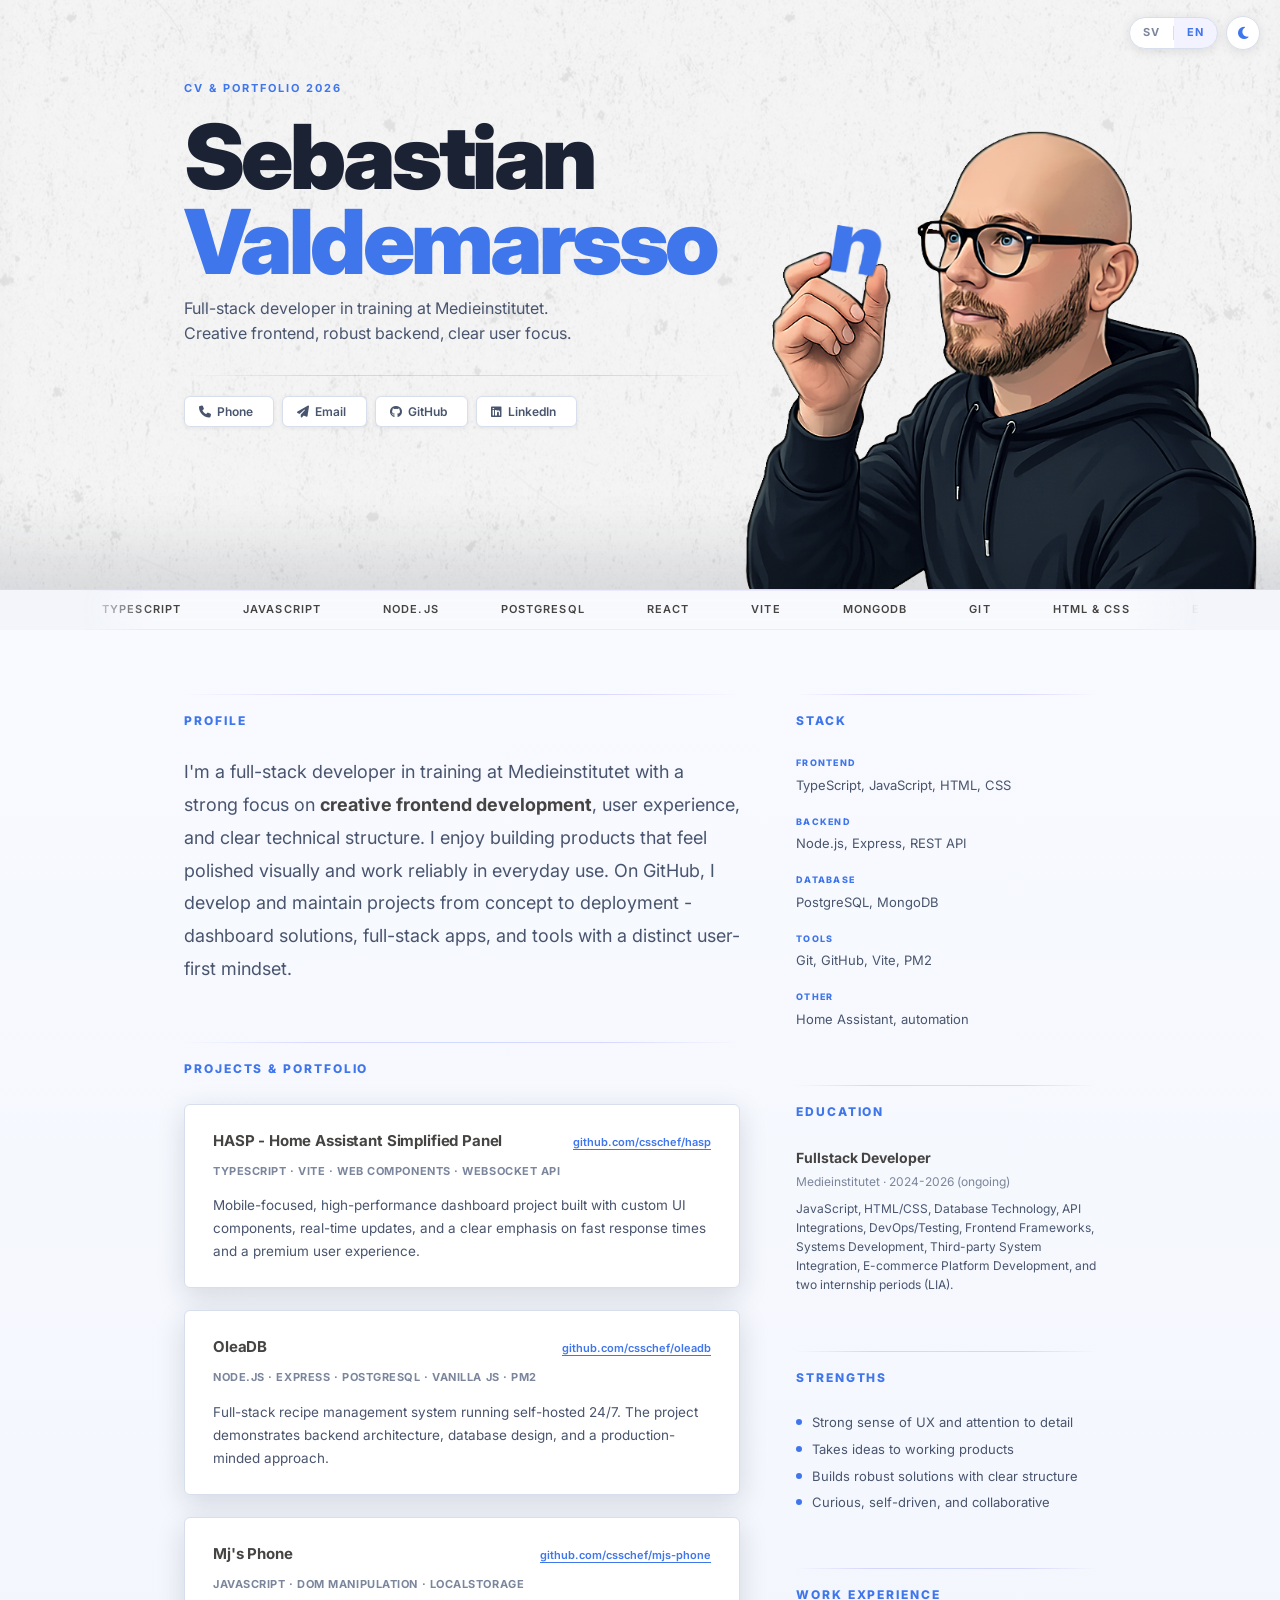
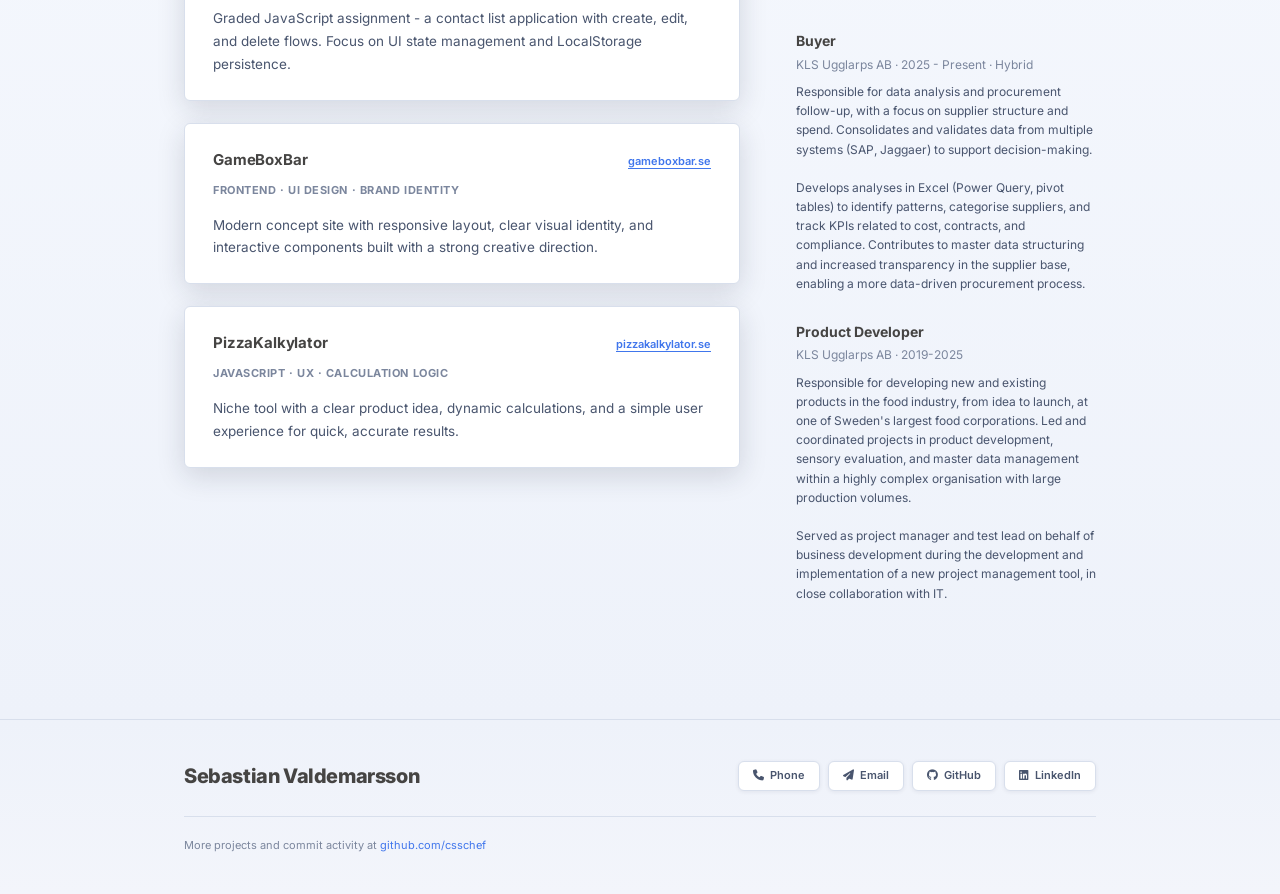
==== en/index.html @ ddb0382d "feat: add multilingual support and implement centralized global stylesheet" ====
<!DOCTYPE html>
<html lang="en">

<head>
    <meta charset="UTF-8" />
    <meta name="viewport" content="width=device-width, initial-scale=1.0" />
    <title>Sebastian Valdemarsson - Fullstack Developer</title>
    <meta name="description"
        content="CV and portfolio for Sebastian Valdemarsson, full-stack developer in training at Medieinstitutet. Strong focus on creative frontend development and user experience." />
    <link rel="alternate" hreflang="sv" href="../index.html" />
    <link rel="alternate" hreflang="en" href="index.html" />
    <link rel="preconnect" href="https://fonts.googleapis.com" />
    <link rel="preconnect" href="https://fonts.gstatic.com" crossorigin />
    <link href="https://fonts.googleapis.com/css2?family=Inter:wght@300;400;500;600;700;900&display=swap"
        rel="stylesheet" />
    <link rel="stylesheet" href="https://cdnjs.cloudflare.com/ajax/libs/font-awesome/6.5.1/css/all.min.css" />
    <link rel="stylesheet" href="../css/global.css" />
</head>

<body>

    <!-- ── Top controls: language + theme ───────────────────── -->
    <div class="top-controls">
        <nav class="lang-switch" aria-label="Choose language">
            <a href="../index.html" hreflang="sv">SV</a>
            <span class="lang-divider" aria-hidden="true"></span>
            <a href="index.html" class="lang-active" aria-current="page" hreflang="en">EN</a>
        </nav>
        <button id="theme-toggle" aria-label="Toggle dark/light mode">
            <i class="fa-solid fa-sun toggle-icon-sun" aria-hidden="true"></i>
            <i class="fa-solid fa-moon toggle-icon-moon" aria-hidden="true"></i>
        </button>
    </div>

    <!-- ══════════════════════════════════════════════════════════
       HERO / MASTHEAD
  ══════════════════════════════════════════════════════════ -->
    <header id="hero">
        <div class="container">
            <div class="hero-inner">

                <div class="hero-text-top">
                    <p class="hero-eyebrow">CV &amp; Portfolio 2026</p>

                    <h1 class="hero-name">
                        Sebastian<span>Valdemarsso<span class="hero-name-n">n</span></span>
                    </h1>
                </div>

                <div class="hero-photo">
                    <img src="../assets/img/profile-picture.png" alt="Portrait photo of Sebastian Valdemarsson" />
                </div>

                <div class="hero-role-wrap">
                    <p class="hero-role">
                        Full-stack developer in training at Medieinstitutet.<br>
                        Creative frontend, robust backend, clear user focus.
                    </p>
                </div>

                <nav class="hero-contact" aria-label="Contact links">
                    <a href="tel:+46730426260" id="contact-phone"><i class="fa-solid fa-phone"></i> Phone</a>
                    <a href="mailto:valdemarsson.sebastian@gmail.com" id="contact-email"><i
                            class="fa-solid fa-paper-plane"></i> Email</a>
                    <a href="https://github.com/csschef" target="_blank" rel="noopener" id="contact-github"><i
                            class="fa-brands fa-github"></i> GitHub</a>
                    <a href="https://www.linkedin.com/in/sebastianvaldemarsson" target="_blank" rel="noopener"
                        id="contact-linkedin"><i class="fa-brands fa-linkedin"></i> LinkedIn</a>
                </nav>

            </div>
        </div>
    </header>

    <!-- ── Animated ticker strip ───────────────────────────────── -->
    <div class="ticker-strip" aria-hidden="true">
        <div class="ticker-track">

            <div class="ticker-set">
                <span><img src="https://cdn.simpleicons.org/typescript/4076ec" width="14" height="14"
                        alt="">TypeScript</span>
                <span><img src="https://cdn.simpleicons.org/javascript/4076ec" width="14" height="14"
                        alt="">JavaScript</span>
                <span><img src="https://cdn.simpleicons.org/nodedotjs/4076ec" width="14" height="14"
                        alt="">Node.js</span>
                <span><img src="https://cdn.simpleicons.org/postgresql/4076ec" width="14" height="14"
                        alt="">PostgreSQL</span>
                <span><img src="https://cdn.simpleicons.org/react/4076ec" width="14" height="14" alt="">React</span>
                <span><img src="https://cdn.simpleicons.org/vite/4076ec" width="14" height="14" alt="">Vite</span>
                <span><img src="https://cdn.simpleicons.org/mongodb/4076ec" width="14" height="14" alt="">MongoDB</span>
                <span><img src="https://cdn.simpleicons.org/git/4076ec" width="14" height="14" alt="">Git</span>
                <span><img src="https://cdn.simpleicons.org/html5/4076ec" width="14" height="14" alt="">HTML &amp;
                    CSS</span>
                <span><img src="https://cdn.simpleicons.org/express/4076ec" width="14" height="14" alt="">Express</span>
                <span><img src="https://cdn.simpleicons.org/github/4076ec" width="14" height="14" alt="">GitHub</span>
            </div>

            <div class="ticker-set" aria-hidden="true">
                <span><img src="https://cdn.simpleicons.org/typescript/4076ec" width="14" height="14"
                        alt="">TypeScript</span>
                <span><img src="https://cdn.simpleicons.org/javascript/4076ec" width="14" height="14"
                        alt="">JavaScript</span>
                <span><img src="https://cdn.simpleicons.org/nodedotjs/4076ec" width="14" height="14"
                        alt="">Node.js</span>
                <span><img src="https://cdn.simpleicons.org/postgresql/4076ec" width="14" height="14"
                        alt="">PostgreSQL</span>
                <span><img src="https://cdn.simpleicons.org/react/4076ec" width="14" height="14" alt="">React</span>
                <span><img src="https://cdn.simpleicons.org/vite/4076ec" width="14" height="14" alt="">Vite</span>
                <span><img src="https://cdn.simpleicons.org/mongodb/4076ec" width="14" height="14" alt="">MongoDB</span>
                <span><img src="https://cdn.simpleicons.org/git/4076ec" width="14" height="14" alt="">Git</span>
                <span><img src="https://cdn.simpleicons.org/html5/4076ec" width="14" height="14" alt="">HTML &amp;
                    CSS</span>
                <span><img src="https://cdn.simpleicons.org/express/4076ec" width="14" height="14" alt="">Express</span>
                <span><img src="https://cdn.simpleicons.org/github/4076ec" width="14" height="14" alt="">GitHub</span>
            </div>

        </div>
    </div>

    <!-- ══════════════════════════════════════════════════════════
       MAIN CONTENT
  ══════════════════════════════════════════════════════════ -->
    <main id="main">
        <div class="container">
            <div class="main-grid">

                <!-- ── Left column ───────────────────────────────────── -->
                <div class="main-left">

                    <!-- PROFILE -->
                    <section id="profil" aria-labelledby="profil-heading">
                        <h2 class="section-heading" id="profil-heading">Profile</h2>
                        <p class="profil-text">
                            I'm a full-stack developer in training at Medieinstitutet with a strong
                            focus on <strong>creative frontend development</strong>, user experience,
                            and clear technical structure. I enjoy building products that feel
                            polished visually and work reliably in everyday use. On GitHub, I develop and maintain
                            projects from concept to deployment - dashboard solutions, full-stack
                            apps, and tools with a distinct user-first mindset.
                        </p>
                    </section>

                    <!-- PROJECTS -->
                    <section id="projekt" aria-labelledby="projekt-heading">
                        <h2 class="section-heading" id="projekt-heading">Projects &amp; Portfolio</h2>

                        <ul class="project-list">

                            <li class="project-card">
                                <div class="project-header">
                                    <span class="project-title">HASP - Home Assistant Simplified Panel</span>
                                    <a class="project-url" href="https://github.com/csschef/hasp" target="_blank"
                                        rel="noopener" id="proj-hasp-link">github.com/csschef/hasp</a>
                                </div>
                                <p class="project-stack">TypeScript · Vite · Web Components · WebSocket API</p>
                                <p class="project-body">Mobile-focused, high-performance dashboard project built with
                                    custom UI components, real-time updates, and a clear emphasis on fast response times
                                    and a premium user experience.</p>
                            </li>

                            <li class="project-card">
                                <div class="project-header">
                                    <span class="project-title">OleaDB</span>
                                    <a class="project-url" href="https://github.com/csschef/oleadb" target="_blank"
                                        rel="noopener" id="proj-oleadb-link">github.com/csschef/oleadb</a>
                                </div>
                                <p class="project-stack">Node.js · Express · PostgreSQL · Vanilla JS · PM2</p>
                                <p class="project-body">Full-stack recipe management system running self-hosted 24/7.
                                    The project demonstrates backend architecture, database design, and a
                                    production-minded approach.</p>
                            </li>

                            <li class="project-card">
                                <div class="project-header">
                                    <span class="project-title">Mj's Phone</span>
                                    <a class="project-url" href="https://github.com/csschef/mjs-phone" target="_blank"
                                        rel="noopener" id="proj-mjs-link">github.com/csschef/mjs-phone</a>
                                </div>
                                <p class="project-stack">JavaScript · DOM Manipulation · LocalStorage</p>
                                <p class="project-body">Graded JavaScript assignment - a contact list application with
                                    create, edit, and delete flows. Focus on UI state management and LocalStorage
                                    persistence.</p>
                            </li>

                            <li class="project-card">
                                <div class="project-header">
                                    <span class="project-title">GameBoxBar</span>
                                    <a class="project-url" href="https://gameboxbar.se" target="_blank" rel="noopener"
                                        id="proj-gameboxbar-link">gameboxbar.se</a>
                                </div>
                                <p class="project-stack">Frontend · UI Design · Brand Identity</p>
                                <p class="project-body">Modern concept site with responsive layout, clear visual
                                    identity, and interactive components built with a strong creative direction.</p>
                            </li>

                            <li class="project-card">
                                <div class="project-header">
                                    <span class="project-title">PizzaKalkylator</span>
                                    <a class="project-url" href="https://pizzakalkylator.se" target="_blank"
                                        rel="noopener" id="proj-pizza-link">pizzakalkylator.se</a>
                                </div>
                                <p class="project-stack">JavaScript · UX · Calculation Logic</p>
                                <p class="project-body">Niche tool with a clear product idea, dynamic calculations, and
                                    a simple user experience for quick, accurate results.</p>
                            </li>

                        </ul>
                    </section>

                </div><!-- /main-left -->

                <!-- ── Sidebar (right column) ─────────────────────────── -->
                <aside class="sidebar" aria-label="Skills and education">

                    <!-- STACK -->
                    <div class="sidebar-block">
                        <h2 class="section-heading">Stack</h2>

                        <div class="skill-group">
                            <p class="skill-cat">Frontend</p>
                            <p class="skill-items">TypeScript, JavaScript, HTML, CSS</p>
                        </div>
                        <div class="skill-group">
                            <p class="skill-cat">Backend</p>
                            <p class="skill-items">Node.js, Express, REST API</p>
                        </div>
                        <div class="skill-group">
                            <p class="skill-cat">Database</p>
                            <p class="skill-items">PostgreSQL, MongoDB</p>
                        </div>
                        <div class="skill-group">
                            <p class="skill-cat">Tools</p>
                            <p class="skill-items">Git, GitHub, Vite, PM2</p>
                        </div>
                        <div class="skill-group">
                            <p class="skill-cat">Other</p>
                            <p class="skill-items">Home Assistant, automation</p>
                        </div>
                    </div>

                    <!-- EDUCATION -->
                    <div class="sidebar-block">
                        <h2 class="section-heading">Education</h2>

                        <p class="edu-title">Fullstack Developer</p>
                        <p class="edu-sub">Medieinstitutet · 2024-2026 (ongoing)</p>
                        <p class="edu-desc">JavaScript, HTML/CSS, Database Technology, API Integrations,
                            DevOps/Testing, Frontend Frameworks, Systems Development, Third-party System Integration,
                            E-commerce Platform Development, and two internship periods (LIA).</p>
                    </div>

                    <!-- STRENGTHS -->
                    <div class="sidebar-block">
                        <h2 class="section-heading">Strengths</h2>

                        <ul class="strength-list">
                            <li class="strength-item">Strong sense of UX and attention to detail</li>
                            <li class="strength-item">Takes ideas to working products</li>
                            <li class="strength-item">Builds robust solutions with clear structure</li>
                            <li class="strength-item">Curious, self-driven, and collaborative</li>
                        </ul>
                    </div>

                    <!-- WORK EXPERIENCE -->
                    <div class="sidebar-block">
                        <h2 class="section-heading">Work Experience</h2>

                        <div class="exp-entry">
                            <p class="edu-title">Buyer</p>
                            <p class="edu-sub">KLS Ugglarps AB · 2025 - Present · Hybrid</p>
                            <p class="edu-desc">Responsible for data analysis and procurement follow-up, with a focus on
                                supplier structure and spend.
                                Consolidates and validates data from multiple systems (SAP, Jaggaer) to support
                                decision-making.<br><br>
                                Develops analyses in Excel (Power Query, pivot tables) to identify patterns, categorise
                                suppliers, and track KPIs related to cost, contracts, and compliance.
                                Contributes to master data structuring and increased transparency in the supplier base,
                                enabling a more data-driven procurement process.
                            </p>
                        </div>

                        <div class="exp-entry">
                            <p class="edu-title">Product Developer</p>
                            <p class="edu-sub">KLS Ugglarps AB · 2019-2025</p>
                            <p class="edu-desc">Responsible for developing new and existing products in the food
                                industry, from idea to launch, at one of Sweden's largest food corporations.
                                Led and coordinated projects in product development, sensory evaluation, and master data
                                management within a highly complex organisation with large production volumes.<br><br>
                                Served as project manager and test lead on behalf of business development during the
                                development and implementation of a new project management tool, in close collaboration
                                with IT.</p>
                        </div>
                    </div>

                </aside>

            </div><!-- /main-grid -->
        </div><!-- /container -->
    </main>

    <!-- ══════════════════════════════════════════════════════════
       FOOTER
  ══════════════════════════════════════════════════════════ -->
    <footer id="footer">
        <div class="container">
            <div class="footer-inner">
                <p class="footer-name">Sebastian Valdemarsson</p>
                <nav class="footer-links" aria-label="Footer contact links">
                    <a href="tel:+46730426260"><i class="fa-solid fa-phone"></i> Phone</a>
                    <a href="mailto:valdemarsson.sebastian@gmail.com"><i class="fa-solid fa-paper-plane"></i> Email</a>
                    <a href="https://github.com/csschef" target="_blank" rel="noopener"><i
                            class="fa-brands fa-github"></i> GitHub</a>
                    <a href="https://www.linkedin.com/in/sebastianvaldemarsson" target="_blank" rel="noopener"><i
                            class="fa-brands fa-linkedin"></i> LinkedIn</a>
                </nav>
                <p class="footer-copy">
                    More projects and commit activity at
                    <a href="https://github.com/csschef" target="_blank" rel="noopener"
                        style="color:var(--accent)">github.com/csschef</a>
                </p>
            </div>
        </div>
    </footer>
    <script src="../js/ticker.js"></script>
    <script src="../js/theme.js"></script>
</body>

</html>
---- css/global.css ----
@import url('https://fonts.googleapis.com/css2?family=Inter:wght@300;400;500;600;700;800;900&display=swap');

/* ============================================================
   RESET & BASE
   ============================================================ */
*,
*::before,
*::after {
    box-sizing: border-box;
    margin: 0;
    padding: 0;
}

:root {
    /* === Backgrounds === */
    --bg: #f3f5fb;
    --bg-hero: #eef2fb;
    --bg-main-top: #f8faff;
    --bg-main-mid: #f4f7fd;
    --bg-main-bot: #eef2fa;
    --bg-card: #ffffff;
    --panel: #e9eef8;

    /* === Text === */
    --text: #454443;
    --text-muted: #49556e;
    --text-sub: #7b869d;
    --panel-text: #1b2233;

    /* === Accent === */
    --accent: #4076ec;
    --accent-dk: #4076ec;
    --accent-soft: rgba(106, 92, 255, 0.08);
    --accent-border: rgba(106, 92, 255, 0.18);

    /* === Structural === */
    --rule: #d8dfec;
    --rule-strong: #c8d2e4;
    --contact-dot: #a8b3c8;
    --contact-link: #55627d;

    /* === Decorative === */
    --line-fade: linear-gradient(to right,
            transparent 0%,
            rgba(106, 92, 255, 0.22),
            rgba(79, 116, 255, 0.22),
            rgba(106, 92, 255, 0.22),
            transparent 100%);

    /* === Misc === */
    --font: 'Inter', system-ui, sans-serif;
    --max-w: 960px;
    --transition: 180ms ease;
    --shadow-soft: 0 8px 28px rgba(25, 34, 54, 0.15);
    --radius: 6px;
}

/* ============================================================
   DARK MODE VARIABLES
   ============================================================ */
[data-theme="dark"] {
    /* === Backgrounds === */
    --bg: #0d1117;
    --bg-hero: #0f1520;
    --bg-main-top: #111827;
    --bg-main-mid: #0f1520;
    --bg-main-bot: #0d1117;
    --bg-card: #1a2235;
    --panel: #1e2d45;

    /* === Text === */
    --text: #e2e8f4;
    --text-muted: #a8b8d4;
    --text-sub: #6b7fa0;
    --panel-text: #e8edf8;

    /* === Accent — behålls exakt som i light mode === */
    --accent: #4076ec;
    --accent-dk: #4076ec;
    --accent-soft: rgba(64, 118, 236, 0.12);
    --accent-border: rgba(64, 118, 236, 0.30);

    /* === Structural === */
    --rule: #263045;
    --rule-strong: #2e3d5a;
    --contact-dot: #3d5070;
    --contact-link: #8fa3c4;

    /* === Decorative === */
    --line-fade: linear-gradient(to right,
            transparent 0%,
            rgba(64, 118, 236, 0.28),
            rgba(64, 118, 236, 0.28),
            transparent 100%);

    /* === Misc === */
    --shadow-soft: 0 8px 28px rgba(0, 0, 0, 0.45);
}

html {
    scroll-behavior: smooth;
}

body {
    font-family: var(--font);
    background: var(--bg);
    color: var(--text);
    line-height: 1.6;
    -webkit-font-smoothing: antialiased;
    text-rendering: optimizeLegibility;
}

a {
    color: inherit;
    text-decoration: none;
}

img {
    display: block;
    max-width: 100%;
}

ul {
    list-style: none;
}

/* ============================================================
   LAYOUT WRAPPER
   ============================================================ */
.container {
    max-width: var(--max-w);
    margin: 0 auto;
    padding: 0 24px;
}

/* ============================================================
   TYPOGRAPHY HELPERS
   ============================================================ */
.section-heading {
    font-size: 12px;
    font-weight: 800;
    letter-spacing: 0.16em;
    text-transform: uppercase;
    color: var(--accent);
    margin-top: 56px;
    margin-bottom: 26px;
}

.section-heading::before {
    content: '';
    display: block;
    height: 1px;
    background: var(--line-fade);
    margin-bottom: 16px;
}

.main-left section:first-child .section-heading,
.sidebar-block:first-child .section-heading {
    margin-top: 0;
}

/* ============================================================
   HERO
   ============================================================ */
#hero {
    background: url(../assets/img/hero-background.png);
    background-size: cover;
    background-position: center;
    color: var(--panel-text);
    transition: border-color var(--transition);
    padding-top: 40px;
    border-bottom: 1px solid var(--rule);
    box-shadow: inset 0 -80px 60px -40px rgba(25, 34, 54, 0.12);
}

[data-theme="dark"] #hero {
    background-image: url(../assets/img/hero-background-dark.png);
}

.hero-inner {
    display: grid;
    grid-template-areas: 'top'
        'role'
        'contact';
    grid-template-columns: 1fr;
}

.hero-text-top {
    grid-area: top;
    padding-bottom: 0;
}

.hero-role-wrap {
    grid-area: role;
    padding-bottom: 0;
}

.hero-contact {
    grid-area: contact;
    padding-bottom: 32px;
}

.hero-photo {
    display: none;
    grid-area: photo;
}

.hero-photo img {
    display: block;
    width: 100%;
    height: auto;
}

.hero-eyebrow {
    font-size: 11px;
    font-weight: 700;
    letter-spacing: 0.18em;
    text-transform: uppercase;
    color: var(--accent);
    margin-bottom: 16px;
}

.hero-name {
    font-size: clamp(40px, 12vw, 64px);
    font-weight: 900;
    line-height: 0.95;
    letter-spacing: -0.04em;
    color: var(--panel-text);
    margin-bottom: 20px;
}

.hero-name span {
    display: block;
    color: var(--accent-dk);
}

/* Inner N-span: must be inline to not cause line break */
.hero-name .hero-name-n {
    display: inline;
    color: inherit;
}

.hero-role {
    font-size: 15px;
    font-weight: 400;
    color: var(--text-muted);
    margin-bottom: 28px;
    line-height: 1.6;
    max-width: 580px;
}

.hero-contact {
    display: flex;
    flex-wrap: wrap;
    gap: 8px;
    border-top: 1px solid transparent;
    border-image: var(--line-fade) 1;
    padding-top: 20px;
}

.hero-contact a {
    display: inline-flex;
    align-items: center;
    gap: 6px;
    font-size: 11px;
    font-weight: 600;
    color: var(--text-muted);
    background: var(--bg-card);
    border: 1px solid var(--rule);
    border-radius: var(--radius);
    padding: 5px 14px;
    box-shadow: 0 1px 4px rgba(25, 34, 54, 0.07);
    transition: color var(--transition), box-shadow var(--transition), border-color var(--transition), transform var(--transition);
}

.hero-contact a:hover {
    color: var(--accent-dk);
    border-color: var(--accent-border);
    box-shadow: 0 3px 10px rgba(106, 92, 255, 0.14), 0 1px 3px rgba(25, 34, 54, 0.06);
    transform: translateY(-1px);
}

/* ============================================================
   TOP CONTROLS  (language switcher + theme toggle)
   ============================================================ */
.top-controls {
    position: fixed;
    top: 16px;
    right: 20px;
    z-index: 1000;
    display: flex;
    align-items: center;
    gap: 8px;
}

/* Language switcher pill */
.lang-switch {
    display: flex;
    align-items: center;
    gap: 0;
    background: var(--bg-card);
    border: 1px solid var(--rule);
    border-radius: 999px;
    overflow: hidden;
    box-shadow: 0 2px 12px rgba(0, 0, 0, 0.10);
    transition: border-color var(--transition), box-shadow var(--transition);
}

.lang-switch:hover {
    border-color: var(--accent-border);
    box-shadow: 0 4px 16px rgba(64, 118, 236, 0.18);
}

.lang-switch a {
    display: inline-flex;
    align-items: center;
    padding: 6px 13px;
    font-family: var(--font);
    font-size: 11px;
    font-weight: 700;
    letter-spacing: 0.08em;
    color: var(--text-sub);
    text-decoration: none;
    transition: color var(--transition), background var(--transition);
    user-select: none;
}

.lang-switch a:hover {
    color: var(--text-muted);
}

.lang-switch a.lang-active {
    color: var(--accent-dk);
    background: var(--accent-soft);
}

.lang-switch .lang-divider {
    width: 1px;
    height: 14px;
    background: var(--rule);
    flex-shrink: 0;
}

/* Theme toggle button — compact icon-only */
#theme-toggle {
    display: flex;
    align-items: center;
    justify-content: center;
    width: 34px;
    height: 34px;
    background: var(--bg-card);
    border: 1px solid var(--rule);
    border-radius: 50%;
    cursor: pointer;
    font-size: 14px;
    color: var(--text-muted);
    box-shadow: 0 2px 12px rgba(0, 0, 0, 0.10);
    transition: background var(--transition), border-color var(--transition),
        color var(--transition), box-shadow var(--transition), transform var(--transition);
    -webkit-tap-highlight-color: transparent;
    user-select: none;
    flex-shrink: 0;
}

#theme-toggle:hover {
    border-color: var(--accent-border);
    color: var(--accent-dk);
    box-shadow: 0 4px 16px rgba(64, 118, 236, 0.18);
    transform: translateY(-1px);
}

#theme-toggle:active {
    transform: translateY(0);
}

/* Icon visibility: show moon in light mode, sun in dark mode */
.toggle-icon-sun {
    display: none;
    color: #f59e0b;
}

.toggle-icon-moon {
    display: flex;
    color: var(--accent-dk);
}

[data-theme="dark"] .toggle-icon-sun {
    display: flex;
}

[data-theme="dark"] .toggle-icon-moon {
    display: none;
}

/* ============================================================
   TICKER
   ============================================================ */
.ticker-strip {
    max-width: calc(var(--max-w) + 160px);
    margin: 0 auto;
    padding: 10px 0;
    overflow: hidden;
    white-space: nowrap;
    background: rgba(255, 255, 255, 0.42);
    backdrop-filter: blur(8px);
    -webkit-backdrop-filter: blur(8px);
    border-top: 1px solid rgba(106, 92, 255, 0.10);
    border-bottom: 1px solid rgba(106, 92, 255, 0.10);
    -webkit-mask-image: linear-gradient(to right, transparent 0%, black 72px, black calc(100% - 72px), transparent 100%);
    mask-image: linear-gradient(to right, transparent 0%, black 72px, black calc(100% - 72px), transparent 100%);
    transition: background var(--transition), border-color var(--transition);
}

[data-theme="dark"] .ticker-strip {
    background: rgba(15, 21, 32, 0.72);
    border-top-color: rgba(64, 118, 236, 0.14);
    border-bottom-color: rgba(64, 118, 236, 0.14);
}

.ticker-track {
    display: flex;
    width: max-content;
    animation: ticker-scroll linear infinite;
}

@keyframes ticker-scroll {
    from {
        transform: translateX(0);
    }

    to {
        transform: translateX(-50%);
    }
}

.ticker-set {
    display: flex;
    align-items: center;
    gap: 40px;
    padding-right: 40px;
    font-size: 11px;
    font-weight: 600;
    letter-spacing: 0.1em;
    text-transform: uppercase;
    color: var(--text);
}

.ticker-set span {
    display: inline-flex;
    align-items: center;
    gap: 8px;
    white-space: nowrap;
}

/* ============================================================
   MAIN CONTENT
   ============================================================ */
#main {
    background: linear-gradient(180deg,
            var(--bg-main-top) 0%,
            var(--bg-main-mid) 52%,
            var(--bg-main-bot) 100%);
    padding: 56px 0;
}

.main-grid {
    display: flex;
    flex-direction: column;
    gap: 64px;
}

/* ============================================================
   PROFIL
   ============================================================ */
#profil {
    margin-bottom: 0;
}

.profil-text {
    font-size: 16px;
    font-weight: 400;
    line-height: 1.82;
    color: var(--text-muted);
    margin-bottom: 8px;
}

.profil-text strong {
    font-weight: 700;
    color: var(--text);
}

/* ============================================================
   PROJEKT
   ============================================================ */
#projekt {
    margin-bottom: 0;
}

.project-list {
    display: flex;
    flex-direction: column;
    gap: 22px;
}

.project-card {
    background: var(--bg-card);
    border: 1px solid var(--rule);
    border-radius: var(--radius);
    padding: 24px 28px;
    box-shadow: var(--shadow-soft);
}

.project-header {
    display: flex;
    flex-direction: column;
    gap: 4px;
    margin-bottom: 10px;
}

.project-title {
    font-size: 15px;
    font-weight: 700;
    color: var(--text);
    letter-spacing: -0.01em;
}

.project-url {
    font-size: 11px;
    font-weight: 600;
    color: var(--accent-dk);
    text-decoration: underline;
    text-underline-offset: 3px;
    transition: color var(--transition);
    white-space: nowrap;
    align-self: flex-start;
}

.project-url:hover {
    color: var(--accent);
}

.project-stack {
    font-size: 11px;
    font-weight: 700;
    color: var(--text-sub);
    letter-spacing: 0.05em;
    margin-bottom: 14px;
    text-transform: uppercase;
}

.project-body {
    font-size: 13.5px;
    color: var(--text-muted);
    line-height: 1.7;
}

/* ============================================================
   SIDEBAR
   ============================================================ */
.sidebar-block {
    margin-bottom: 52px;
}

.skill-group {
    margin-bottom: 20px;
}

.skill-cat {
    font-size: 9px;
    font-weight: 800;
    letter-spacing: 0.14em;
    text-transform: uppercase;
    color: var(--accent-dk);
    margin-bottom: 4px;
}

.skill-items {
    font-size: 13px;
    color: var(--text-muted);
    line-height: 1.55;
}

.edu-title {
    font-size: 14px;
    font-weight: 700;
    color: var(--text);
    margin-bottom: 2px;
}

.edu-sub {
    font-size: 12px;
    color: var(--text-sub);
    margin-bottom: 8px;
}

.edu-desc {
    font-size: 12px;
    color: var(--text-muted);
    line-height: 1.6;
}

.strength-list {
    display: flex;
    flex-direction: column;
    gap: 8px;
}

.strength-item {
    display: flex;
    align-items: flex-start;
    gap: 10px;
    font-size: 13px;
    color: var(--text-muted);
    line-height: 1.45;
}

.strength-item::before {
    content: '';
    display: block;
    width: 6px;
    height: 6px;
    min-width: 6px;
    background: var(--accent);
    border-radius: 50%;
    margin-top: 6px;
}

.exp-entry {
    margin-bottom: 28px;
}

/* ============================================================
   FOOTER
   ============================================================ */
#footer {
    background: linear-gradient(to bottom, var(--bg-main-bot) 0%, var(--bg) 100%);
    color: var(--panel-text);
    padding: 40px 0;
    border-top: 1px solid var(--rule);
}

.footer-inner {
    display: flex;
    flex-direction: column;
    gap: 20px;
}

.footer-name {
    font-size: 20px;
    font-weight: 800;
    letter-spacing: -0.02em;
    color: var(--text);
}

.footer-links {
    display: flex;
    flex-wrap: wrap;
    gap: 8px;
}

.footer-links a {
    display: inline-flex;
    align-items: center;
    gap: 6px;
    font-size: 11px;
    font-weight: 600;
    color: var(--text-muted);
    background: var(--bg-card);
    border: 1px solid var(--rule);
    border-radius: 6px;
    padding: 5px 14px;
    box-shadow: 0 1px 4px rgba(25, 34, 54, 0.07);
    transition: color var(--transition), box-shadow var(--transition), border-color var(--transition), transform var(--transition);
}

.footer-links a:hover {
    color: var(--accent-dk);
    border-color: var(--accent-border);
    box-shadow: 0 3px 10px rgba(106, 92, 255, 0.14), 0 1px 3px rgba(25, 34, 54, 0.06);
    transform: translateY(-1px);
}

.footer-copy {
    font-size: 11px;
    color: var(--text-sub);
    width: 100%;
    padding-top: 20px;
    border-top: 1px solid var(--rule);
}

.footer-copy a {
    color: var(--accent-dk);
}

.footer-copy a:hover {
    color: var(--accent);
}

/* ============================================================
   MEDIA QUERIES
   ============================================================ */

/* 480px+ */
@media (min-width: 480px) {
    .hero-name {
        font-size: clamp(48px, 10vw, 72px);
    }

    .project-header {
        flex-direction: row;
        align-items: baseline;
        justify-content: space-between;
        gap: 16px;
    }

    .project-url {
        align-self: auto;
    }
}

/* 768px+ */
@media (min-width: 768px) {
    #hero {
        padding-top: 80px;
    }

    .hero-photo-mobile {
        display: none;
    }

    .hero-photo {
        display: block;
        grid-row: 1 / 4;
        align-self: start;
        margin-top: clamp(32px, 4vw, 60px);
        width: clamp(320px, 44vw, 520px);
        margin-left: 4px;
    }

    .hero-inner {
        grid-template-areas:
            'top     photo'
            'role    photo'
            'contact photo';
        grid-template-columns: 1fr auto;
        grid-template-rows: auto auto 1fr;
        gap: 0;
    }

    .hero-text-top {
        padding-right: 0;
        align-self: end;
        padding-bottom: 12px;
    }

    .hero-role-wrap {
        align-self: start;
        padding-bottom: 0;
    }

    .hero-contact {
        align-self: start;
        padding-bottom: 48px;
    }

    .hero-name {
        font-size: clamp(48px, 6vw, 80px);
        margin-bottom: 0;
    }

    .hero-name .hero-name-n {
        display: none;
    }

    .hero-name>span {
        padding-right: clamp(16px, 2vw, 32px);
    }

    .hero-role {
        font-size: 16px;
        max-width: 500px;
    }

    .hero-contact a {
        font-size: 12px;
        padding-right: 20px;
    }

    #main {
        padding: 56px 0;
    }

    .main-grid {
        display: grid;
        grid-template-columns: 1fr 280px;
        gap: 0 56px;
        align-items: start;
    }

    .profil-text {
        font-size: 17px;
        max-width: 560px;
    }

    .project-card {
        padding: 22px 26px;
    }

    .footer-inner {
        flex-direction: row;
        justify-content: space-between;
        align-items: center;
        flex-wrap: wrap;
        gap: 24px;
    }
}

/* 1024px+ */
@media (min-width: 1024px) {
    .hero-inner {
        gap: 0;
    }

    .hero-photo {
        width: clamp(400px, 40vw, 600px);
    }

    .hero-name {
        font-size: clamp(64px, 7vw, 96px);
    }

    .hero-role {
        max-width: 540px;
    }

    #main {
        padding: 64px 0;
    }

    .main-grid {
        grid-template-columns: 1fr 300px;
    }

    .profil-text {
        font-size: 18px;
        max-width: 600px;
    }

    .project-card {
        padding: 24px 28px;
    }
}
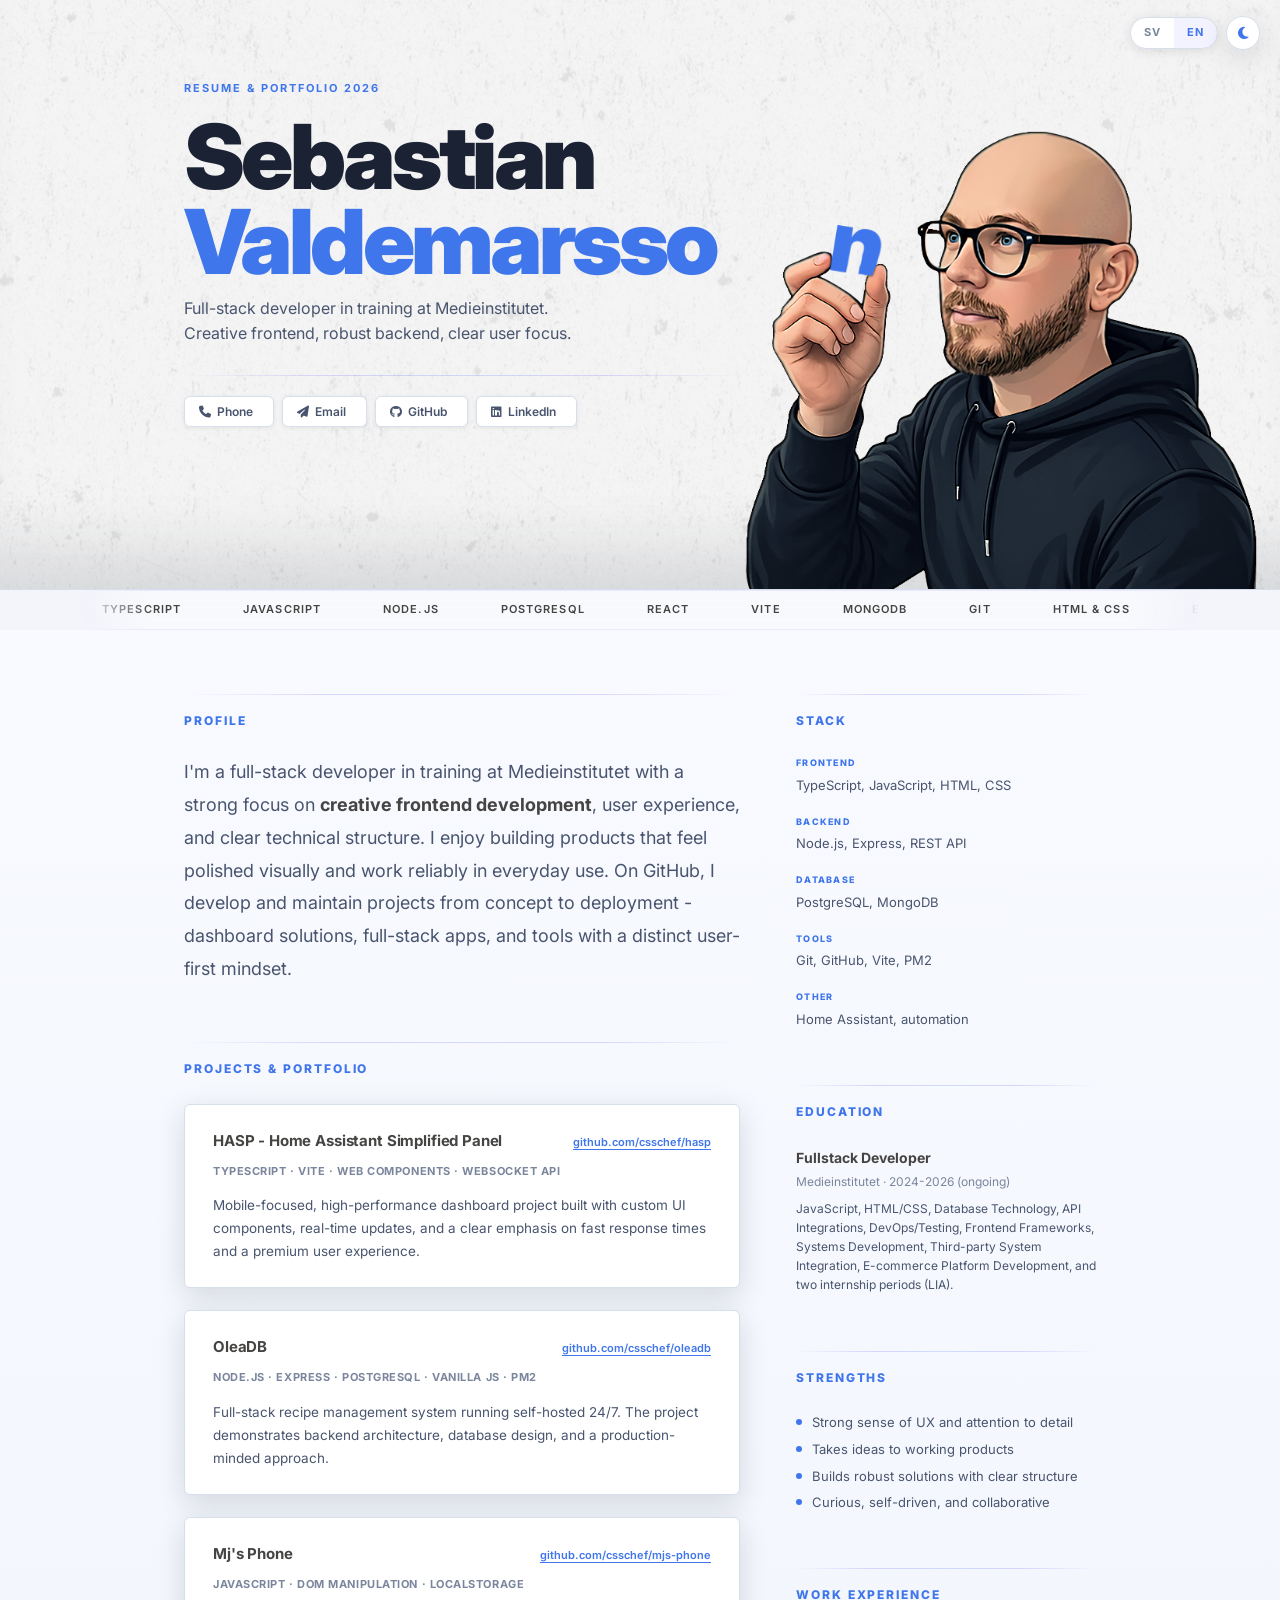
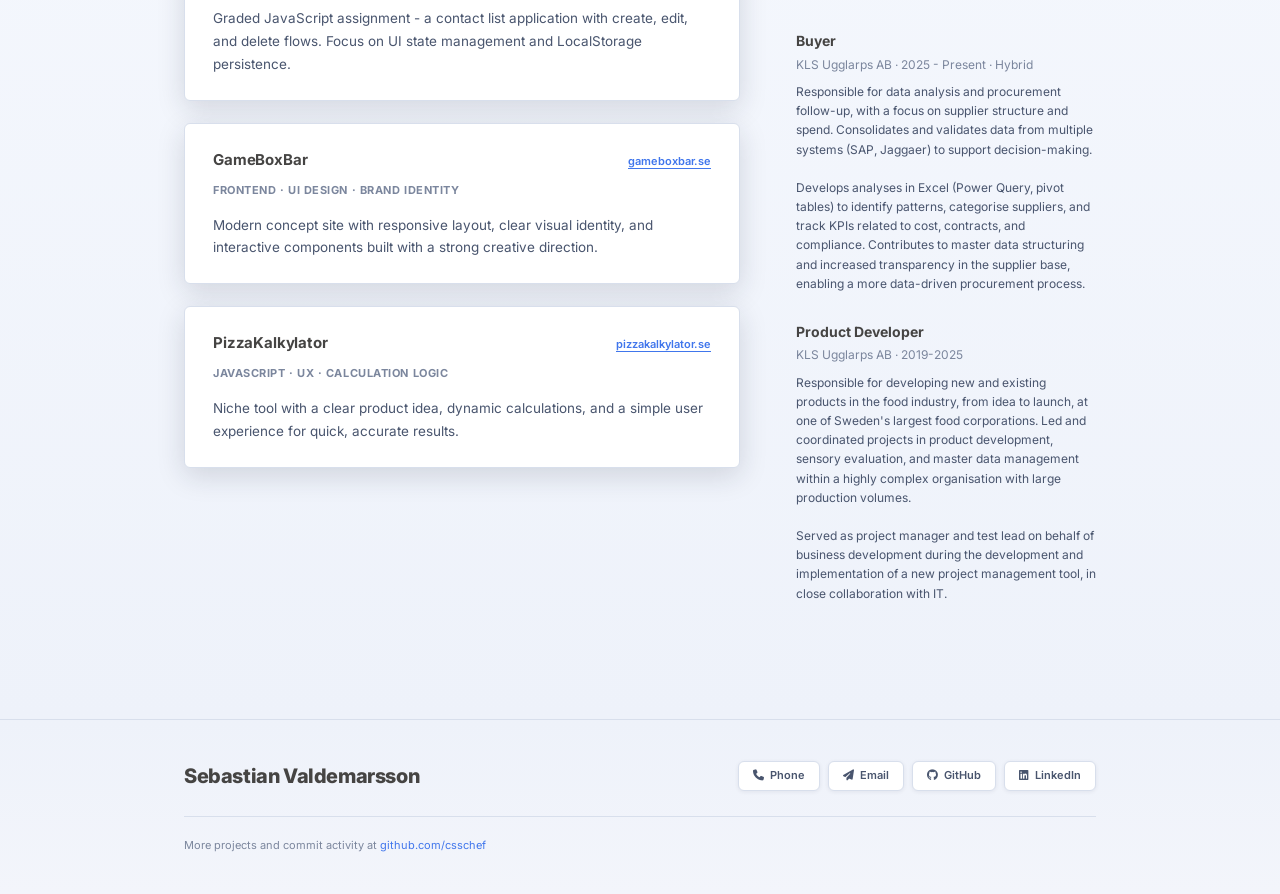
==== commit c444e45f: "update: changed some shadows and text choices" ====
--- a/en/index.html
+++ b/en/index.html
@@ -23,7 +23,6 @@
     <div class="top-controls">
         <nav class="lang-switch" aria-label="Choose language">
             <a href="../index.html" hreflang="sv">SV</a>
-            <span class="lang-divider" aria-hidden="true"></span>
             <a href="index.html" class="lang-active" aria-current="page" hreflang="en">EN</a>
         </nav>
         <button id="theme-toggle" aria-label="Toggle dark/light mode">
@@ -40,7 +39,7 @@
             <div class="hero-inner">
 
                 <div class="hero-text-top">
-                    <p class="hero-eyebrow">CV &amp; Portfolio 2026</p>
+                    <p class="hero-eyebrow">Resume &amp; Portfolio 2026</p>
 
                     <h1 class="hero-name">
                         Sebastian<span>Valdemarsso<span class="hero-name-n">n</span></span>
--- a/css/global.css
+++ b/css/global.css
@@ -9,6 +9,11 @@
     box-sizing: border-box;
     margin: 0;
     padding: 0;
+}
+
+::selection {
+    background-color: var(--accent);
+    color: #ffffff;
 }
 
 :root {
@@ -334,13 +339,6 @@
     background: var(--accent-soft);
 }
 
-.lang-switch .lang-divider {
-    width: 1px;
-    height: 14px;
-    background: var(--rule);
-    flex-shrink: 0;
-}
-
 /* Theme toggle button — compact icon-only */
 #theme-toggle {
     display: flex;
@@ -354,7 +352,7 @@
     cursor: pointer;
     font-size: 14px;
     color: var(--text-muted);
-    box-shadow: 0 2px 12px rgba(0, 0, 0, 0.10);
+    box-shadow: var(--shadow-soft);
     transition: background var(--transition), border-color var(--transition),
         color var(--transition), box-shadow var(--transition), transform var(--transition);
     -webkit-tap-highlight-color: transparent;
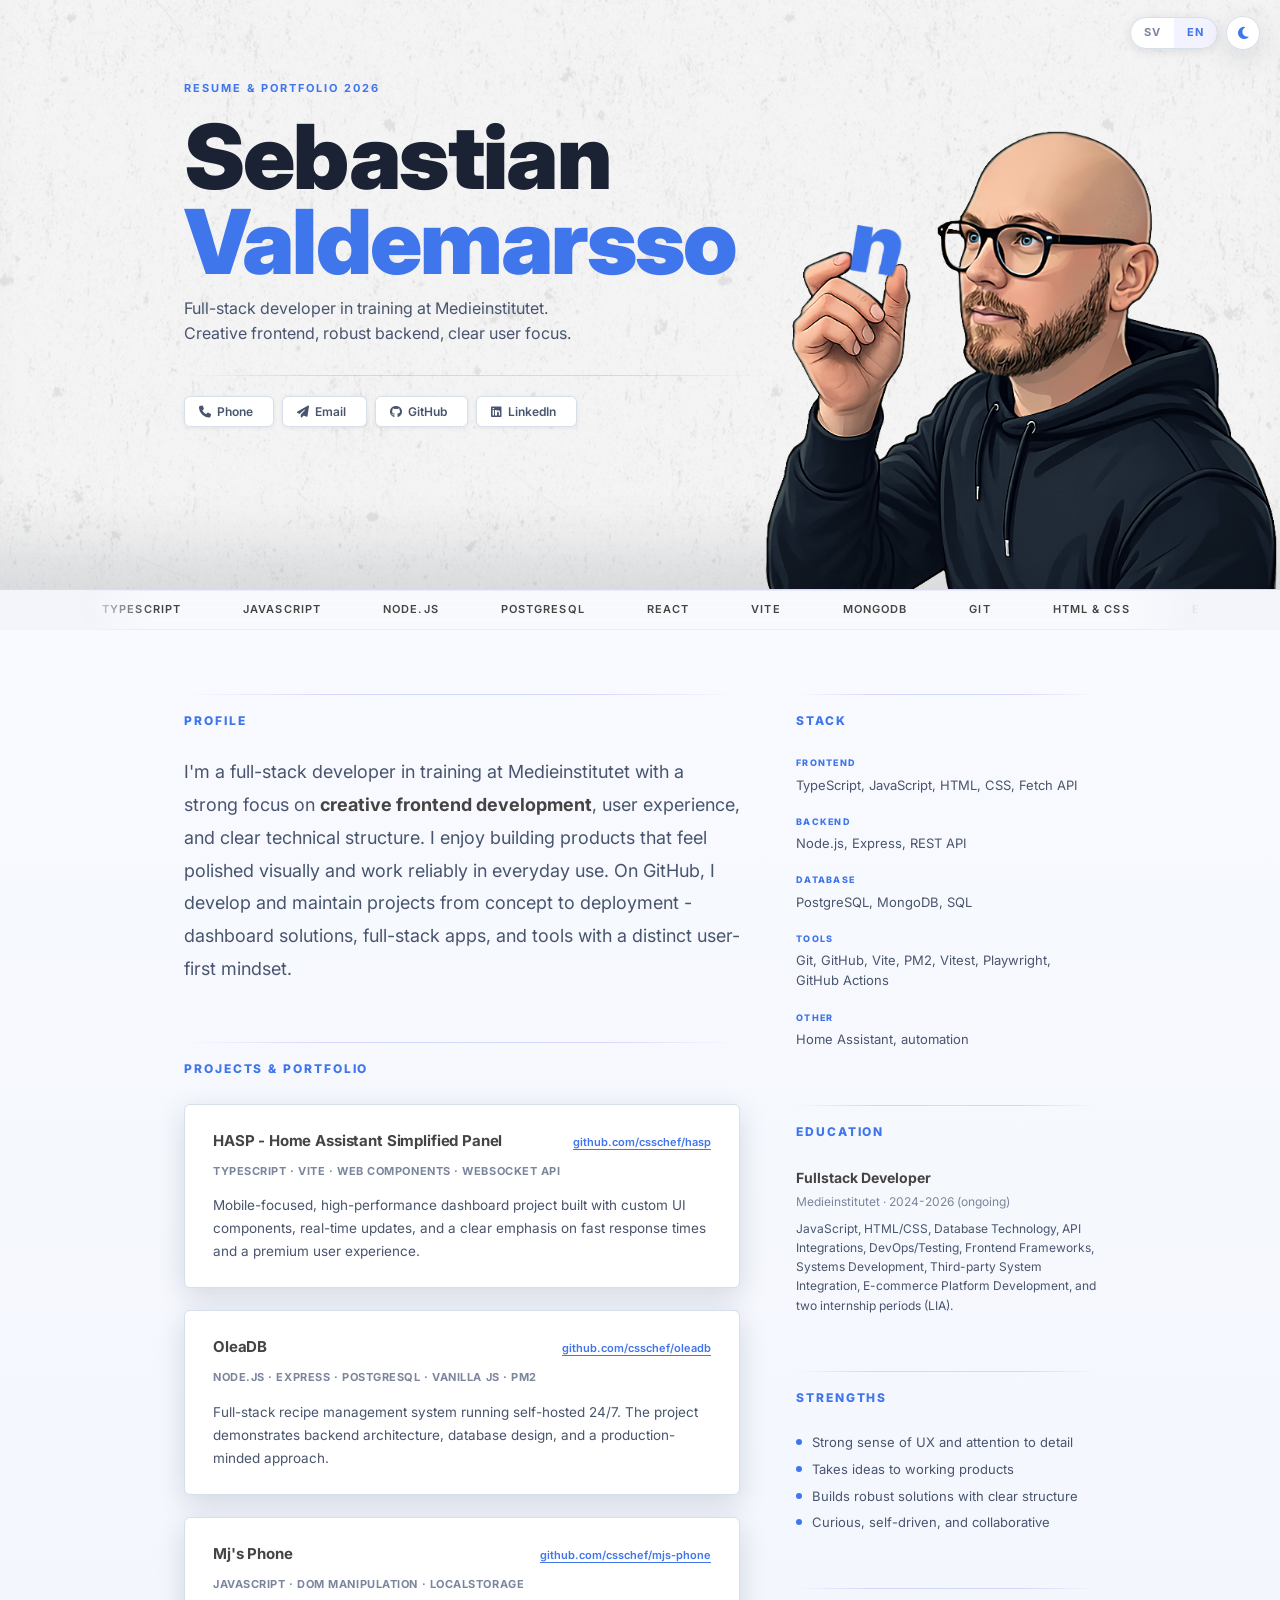
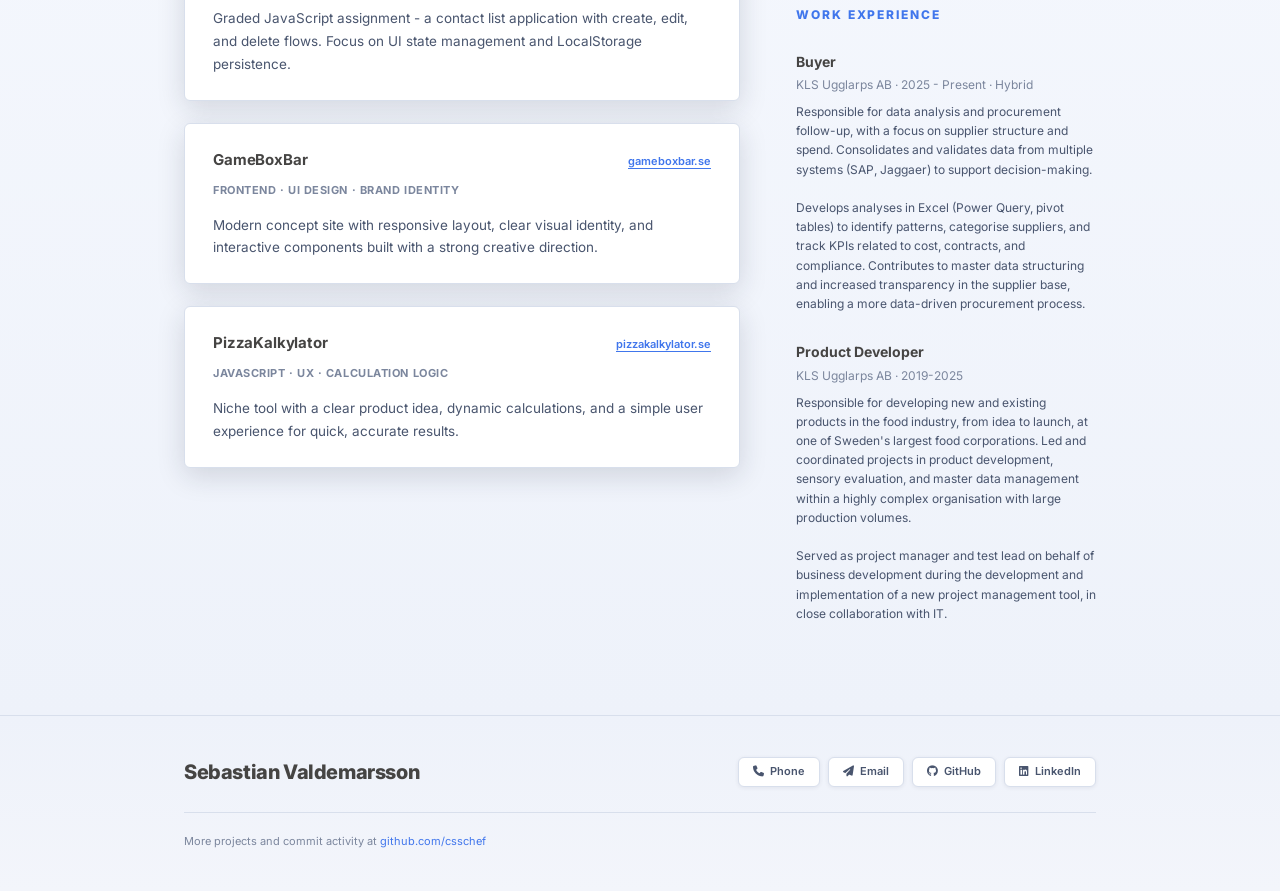
==== commit a269b90d: "update to tech-stack and css values" ====
--- a/en/index.html
+++ b/en/index.html
@@ -92,6 +92,8 @@
                     CSS</span>
                 <span><img src="https://cdn.simpleicons.org/express/4076ec" width="14" height="14" alt="">Express</span>
                 <span><img src="https://cdn.simpleicons.org/github/4076ec" width="14" height="14" alt="">GitHub</span>
+                <span><img src="https://cdn.simpleicons.org/vitest/4076ec" width="14" height="14" alt="">Vitest</span>
+                <span><img src="https://cdn.jsdelivr.net/npm/simple-icons@latest/icons/playwright.svg" width="14" height="14" alt="" style="filter:invert(30%) sepia(90%) saturate(500%) hue-rotate(200deg) brightness(110%)">Playwright</span>
             </div>
 
             <div class="ticker-set" aria-hidden="true">
@@ -111,6 +113,8 @@
                     CSS</span>
                 <span><img src="https://cdn.simpleicons.org/express/4076ec" width="14" height="14" alt="">Express</span>
                 <span><img src="https://cdn.simpleicons.org/github/4076ec" width="14" height="14" alt="">GitHub</span>
+                <span><img src="https://cdn.simpleicons.org/vitest/4076ec" width="14" height="14" alt="">Vitest</span>
+                <span><img src="https://cdn.jsdelivr.net/npm/simple-icons@latest/icons/playwright.svg" width="14" height="14" alt="" style="filter:invert(30%) sepia(90%) saturate(500%) hue-rotate(200deg) brightness(110%)">Playwright</span>
             </div>
 
         </div>
@@ -217,7 +221,7 @@
 
                         <div class="skill-group">
                             <p class="skill-cat">Frontend</p>
-                            <p class="skill-items">TypeScript, JavaScript, HTML, CSS</p>
+                            <p class="skill-items">TypeScript, JavaScript, HTML, CSS, Fetch API</p>
                         </div>
                         <div class="skill-group">
                             <p class="skill-cat">Backend</p>
@@ -225,11 +229,11 @@
                         </div>
                         <div class="skill-group">
                             <p class="skill-cat">Database</p>
-                            <p class="skill-items">PostgreSQL, MongoDB</p>
+                            <p class="skill-items">PostgreSQL, MongoDB, SQL</p>
                         </div>
                         <div class="skill-group">
                             <p class="skill-cat">Tools</p>
-                            <p class="skill-items">Git, GitHub, Vite, PM2</p>
+                            <p class="skill-items">Git, GitHub, Vite, PM2, Vitest, Playwright, GitHub Actions</p>
                         </div>
                         <div class="skill-group">
                             <p class="skill-cat">Other</p>
--- a/css/global.css
+++ b/css/global.css
@@ -164,6 +164,11 @@
     margin-top: 0;
 }
 
+/* Hide decorative line on profil heading in mobile view */
+#profil .section-heading::before {
+    display: none;
+}
+
 /* ============================================================
    HERO
    ============================================================ */
@@ -229,7 +234,7 @@
     font-size: clamp(40px, 12vw, 64px);
     font-weight: 900;
     line-height: 0.95;
-    letter-spacing: -0.04em;
+    letter-spacing: -0.02em;
     color: var(--panel-text);
     margin-bottom: 20px;
 }
@@ -559,6 +564,10 @@
     margin-bottom: 52px;
 }
 
+.sidebar-block:last-child {
+    margin-bottom: 0;
+}
+
 .skill-group {
     margin-bottom: 20px;
 }
@@ -718,6 +727,10 @@
 
 /* 768px+ */
 @media (min-width: 768px) {
+    #profil .section-heading::before {
+        display: block;
+    }
+
     #hero {
         padding-top: 80px;
     }
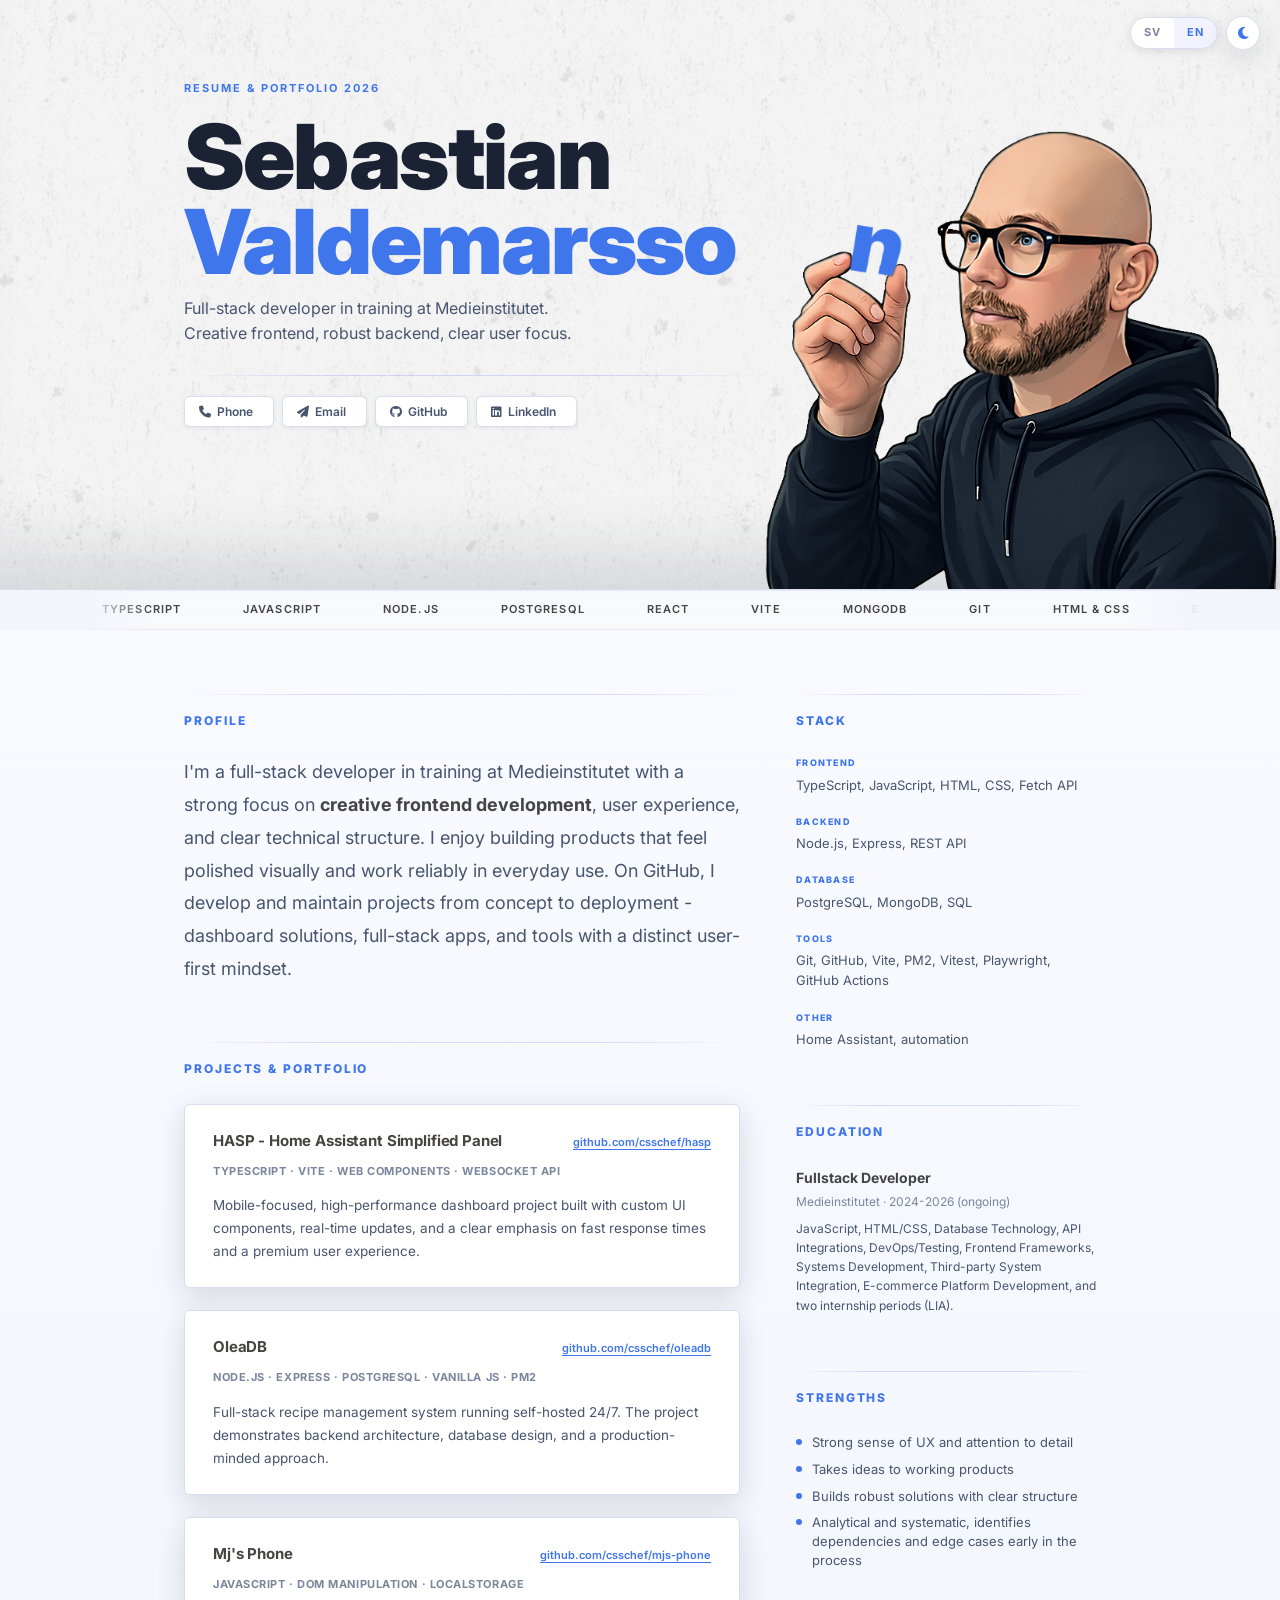
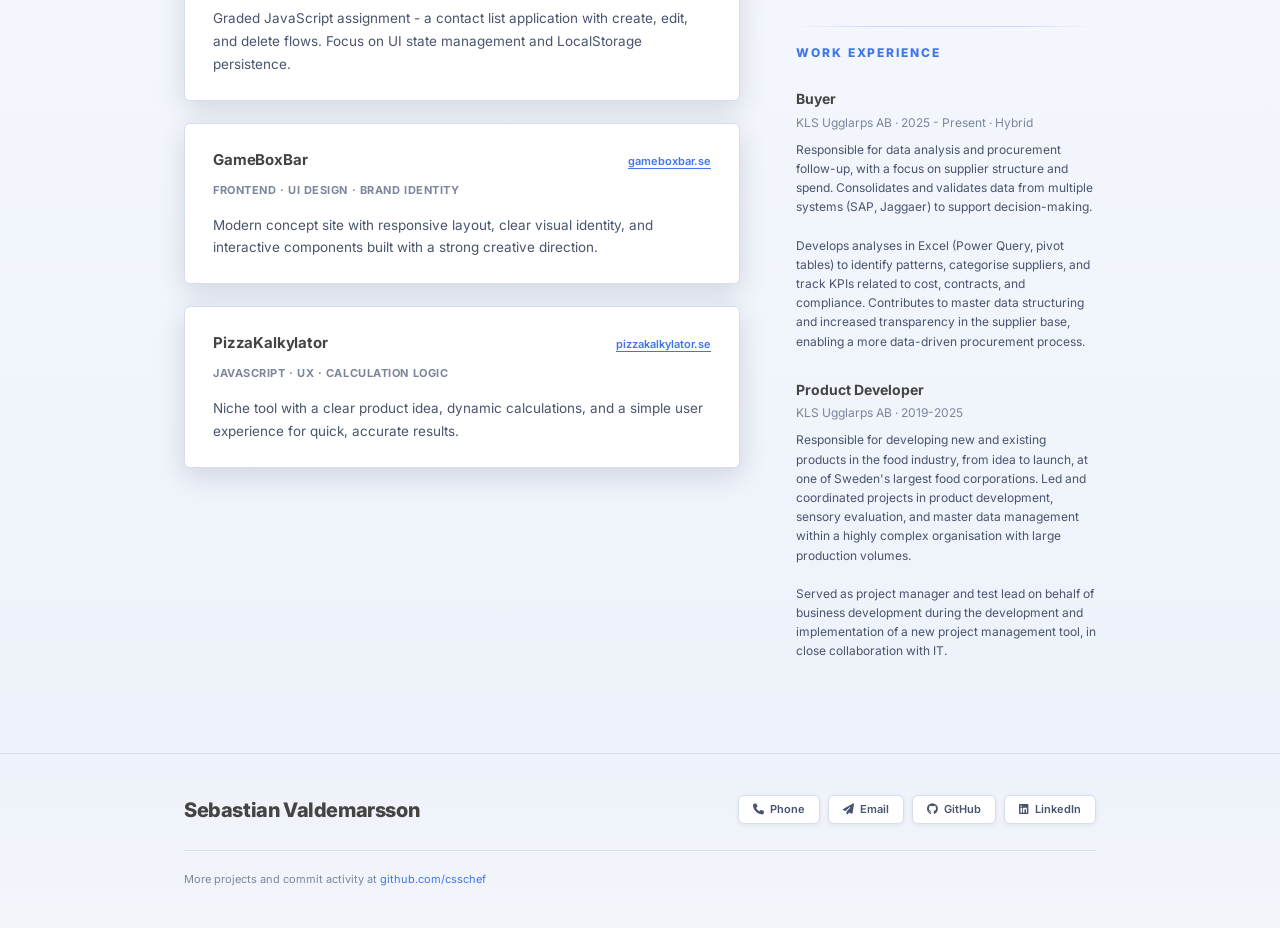
==== commit 5fdb6b50: "updated strenght list to better reflect me" ====
--- a/en/index.html
+++ b/en/index.html
@@ -260,7 +260,7 @@
                             <li class="strength-item">Strong sense of UX and attention to detail</li>
                             <li class="strength-item">Takes ideas to working products</li>
                             <li class="strength-item">Builds robust solutions with clear structure</li>
-                            <li class="strength-item">Curious, self-driven, and collaborative</li>
+                            <li class="strength-item">Analytical and systematic, identifies dependencies and edge cases early in the process</li>
                         </ul>
                     </div>
 
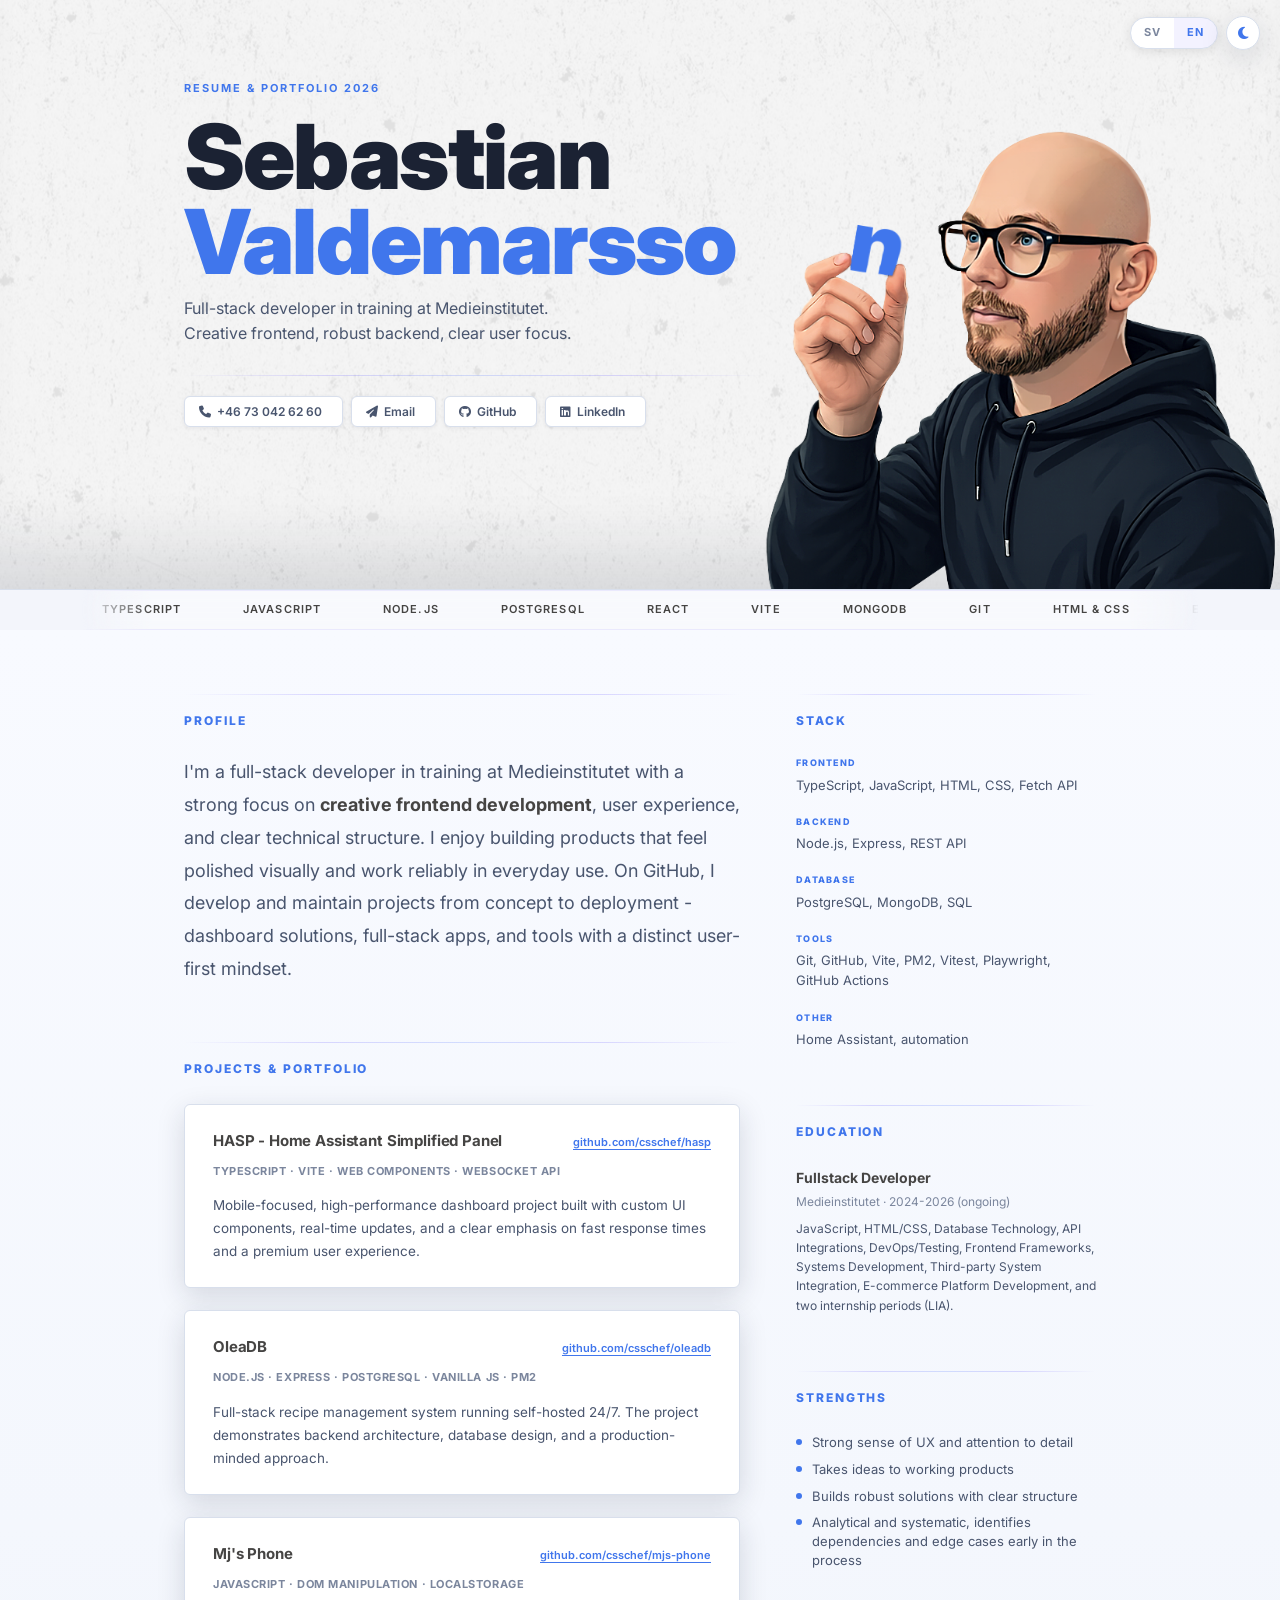
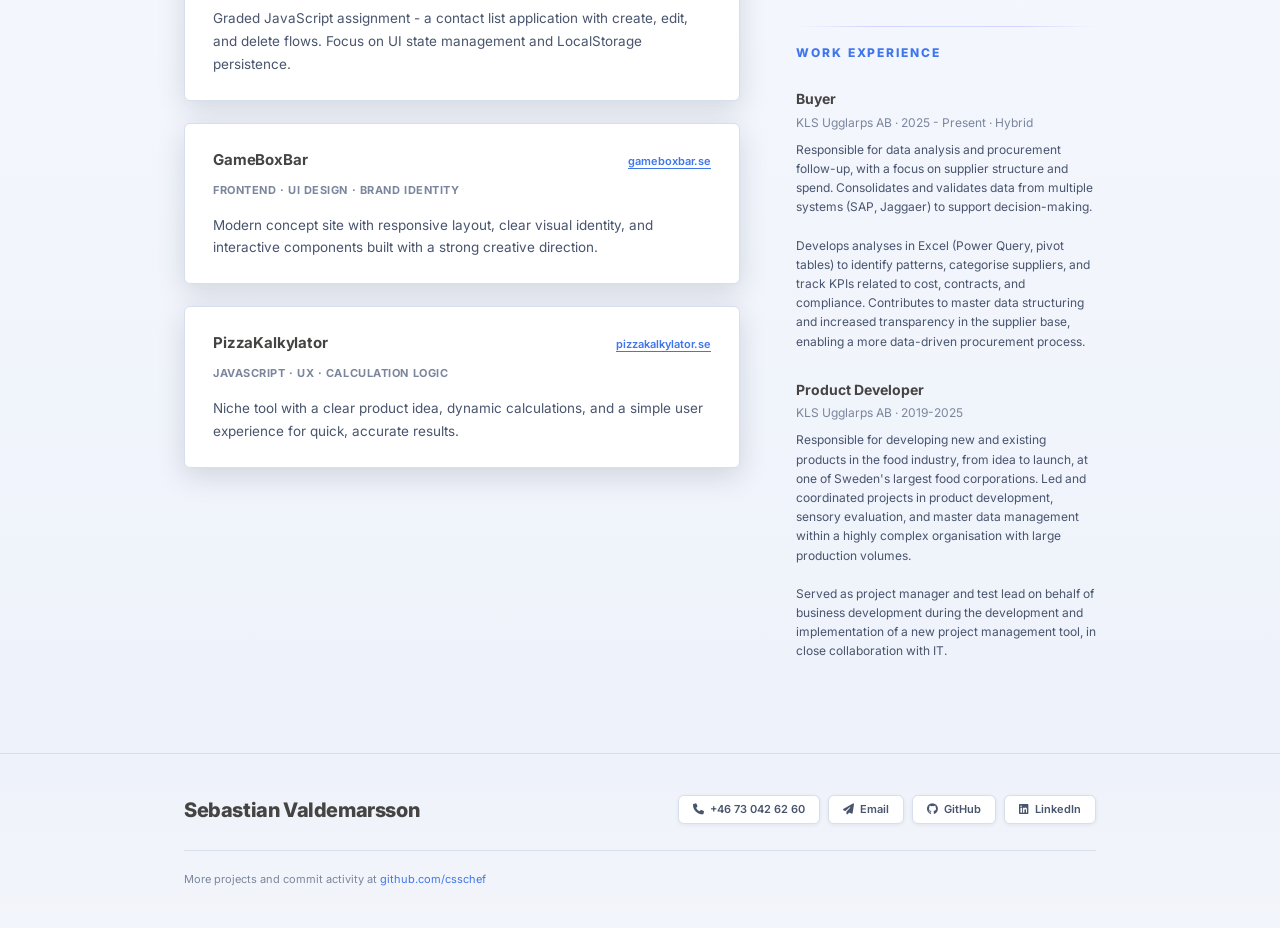
==== commit 9cf47013: "feat: update phone button functionality for responsive design in footer and header" ====
--- a/en/index.html
+++ b/en/index.html
@@ -58,7 +58,7 @@
                 </div>
 
                 <nav class="hero-contact" aria-label="Contact links">
-                    <a href="tel:+46730426260" id="contact-phone"><i class="fa-solid fa-phone"></i> Phone</a>
+                    <a href="tel:+46730426260" id="contact-phone"><i class="fa-solid fa-phone"></i> <span class="phone-label">Phone</span><span class="phone-number">+46 73 042 62 60</span></a>
                     <a href="mailto:valdemarsson.sebastian@gmail.com" id="contact-email"><i
                             class="fa-solid fa-paper-plane"></i> Email</a>
                     <a href="https://github.com/csschef" target="_blank" rel="noopener" id="contact-github"><i
@@ -309,7 +309,7 @@
             <div class="footer-inner">
                 <p class="footer-name">Sebastian Valdemarsson</p>
                 <nav class="footer-links" aria-label="Footer contact links">
-                    <a href="tel:+46730426260"><i class="fa-solid fa-phone"></i> Phone</a>
+                    <a href="tel:+46730426260" id="footer-phone"><i class="fa-solid fa-phone"></i> <span class="phone-label">Phone</span><span class="phone-number">+46 73 042 62 60</span></a>
                     <a href="mailto:valdemarsson.sebastian@gmail.com"><i class="fa-solid fa-paper-plane"></i> Email</a>
                     <a href="https://github.com/csschef" target="_blank" rel="noopener"><i
                             class="fa-brands fa-github"></i> GitHub</a>
--- a/css/global.css
+++ b/css/global.css
@@ -1,3 +1,24 @@
+/* Footer telefonknapp: visa endast nummer på desktop, endast "Telefon" på mobil */
+.footer-links .phone-number {
+    display: none;
+}
+@media (min-width: 1024px) {
+    #footer-phone .phone-label {
+        display: none;
+    }
+    #footer-phone .phone-number {
+        display: inline;
+    }
+    #footer-phone {
+        pointer-events: none;
+        color: var(--text-muted);
+        text-decoration: none;
+        cursor: default;
+    }
+    #footer-phone i {
+        pointer-events: auto;
+    }
+}
 @import url('https://fonts.googleapis.com/css2?family=Inter:wght@300;400;500;600;700;800;900&display=swap');
 
 /* ============================================================
@@ -281,6 +302,29 @@
     padding: 5px 14px;
     box-shadow: 0 1px 4px rgba(25, 34, 54, 0.07);
     transition: color var(--transition), box-shadow var(--transition), border-color var(--transition), transform var(--transition);
+    cursor: pointer;
+}
+
+/* Telefonknapp: visa endast nummer på desktop, endast "Telefon" på mobil */
+.phone-number {
+    display: none;
+}
+@media (min-width: 1024px) {
+    #contact-phone .phone-label {
+        display: none;
+    }
+    #contact-phone .phone-number {
+        display: inline;
+    }
+    #contact-phone {
+        pointer-events: none;
+        color: var(--text-muted);
+        text-decoration: none;
+        cursor: default;
+    }
+    #contact-phone i {
+        pointer-events: auto;
+    }
 }
 
 .hero-contact a:hover {
